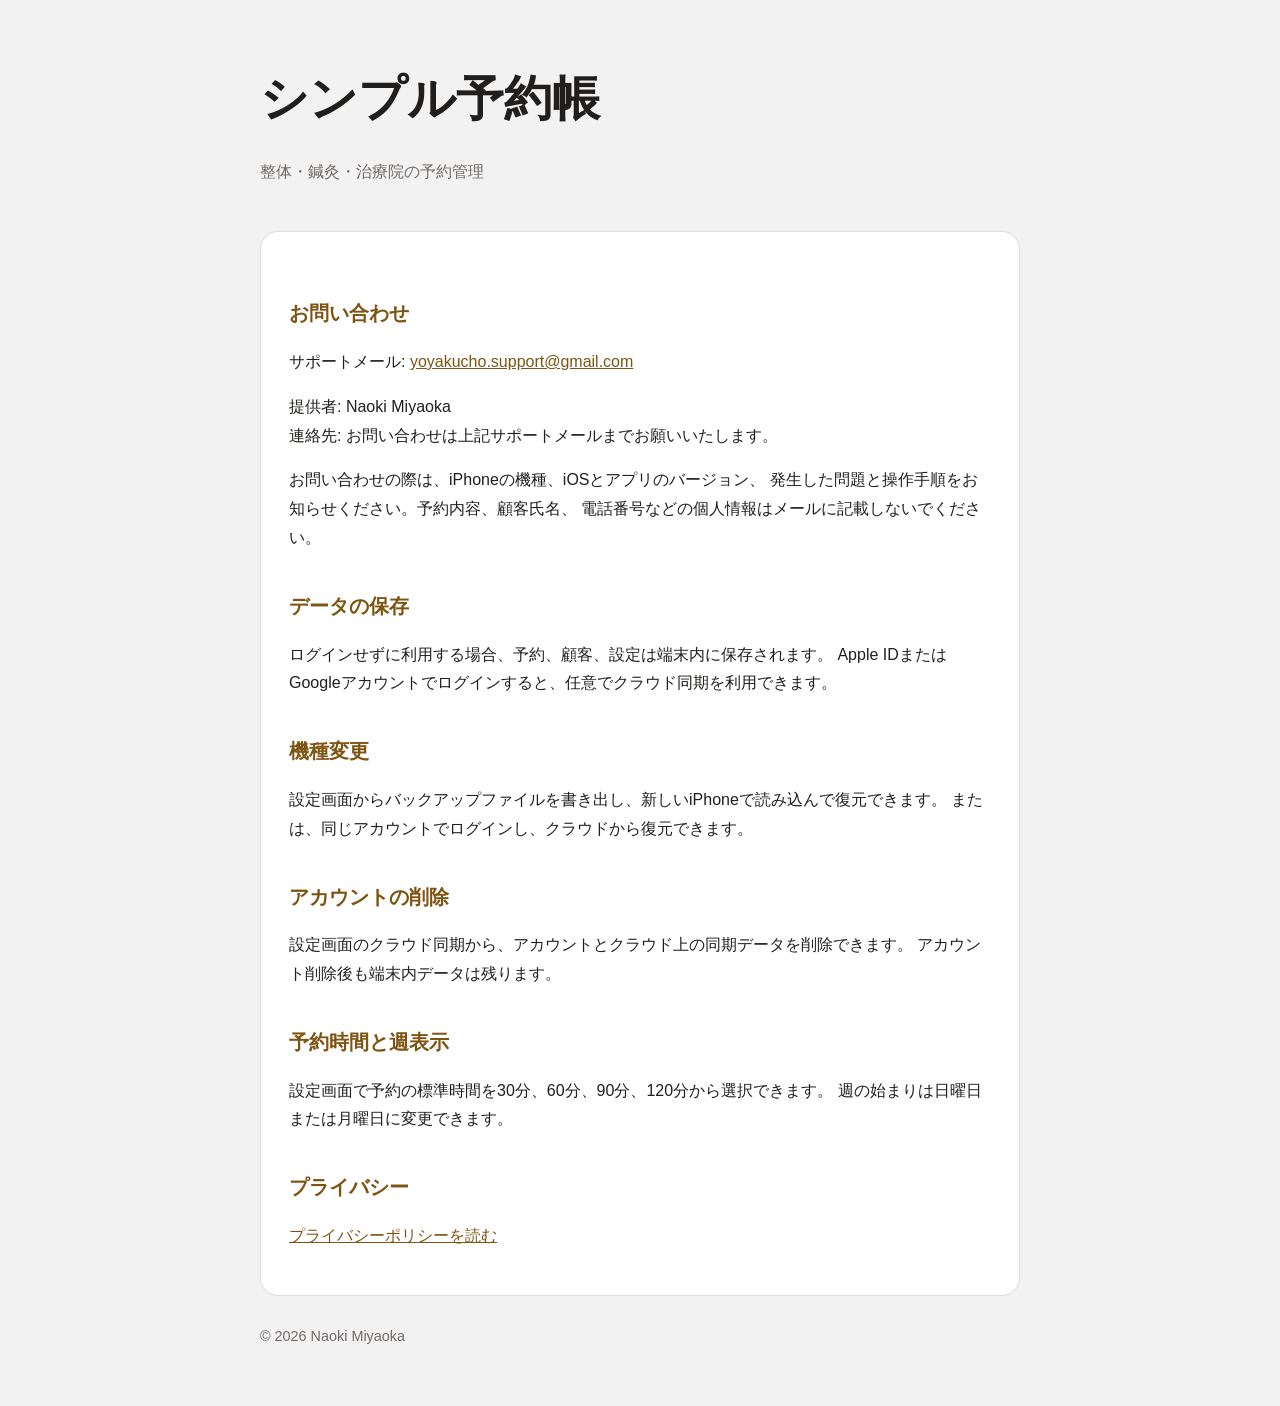
==== index.html @ ba9fa1dd "Publish support and privacy policy" ====
<!doctype html>
<html lang="ja">
<head>
  <meta charset="utf-8">
  <meta name="viewport" content="width=device-width, initial-scale=1">
  <meta name="description" content="シンプル予約帳のサポートページ">
  <title>シンプル予約帳 サポート</title>
  <link rel="stylesheet" href="styles.css">
</head>
<body>
  <header>
    <h1>シンプル予約帳</h1>
    <p class="subtitle">整体・鍼灸・治療院の予約管理</p>
  </header>
  <main class="card">
    <h2>お問い合わせ</h2>
    <p>
      サポートメール:
      <a href="mailto:yoyakucho.support@gmail.com">yoyakucho.support@gmail.com</a>
    </p>
    <p>
      提供者: Naoki Miyaoka<br>
      連絡先: お問い合わせは上記サポートメールまでお願いいたします。
    </p>
    <p>
      お問い合わせの際は、iPhoneの機種、iOSとアプリのバージョン、
      発生した問題と操作手順をお知らせください。予約内容、顧客氏名、
      電話番号などの個人情報はメールに記載しないでください。
    </p>

    <h2>データの保存</h2>
    <p>
      ログインせずに利用する場合、予約、顧客、設定は端末内に保存されます。
      Apple IDまたはGoogleアカウントでログインすると、任意でクラウド同期を利用できます。
    </p>

    <h2>機種変更</h2>
    <p>
      設定画面からバックアップファイルを書き出し、新しいiPhoneで読み込んで復元できます。
      または、同じアカウントでログインし、クラウドから復元できます。
    </p>

    <h2>アカウントの削除</h2>
    <p>
      設定画面のクラウド同期から、アカウントとクラウド上の同期データを削除できます。
      アカウント削除後も端末内データは残ります。
    </p>

    <h2>予約時間と週表示</h2>
    <p>
      設定画面で予約の標準時間を30分、60分、90分、120分から選択できます。
      週の始まりは日曜日または月曜日に変更できます。
    </p>

    <h2>プライバシー</h2>
    <p><a href="privacy.html">プライバシーポリシーを読む</a></p>
  </main>
  <footer>© 2026 Naoki Miyaoka</footer>
</body>
</html>
---- styles.css ----
:root {
  color-scheme: light;
  --background: #f3f2f2;
  --surface: #ffffff;
  --text: #201f1d;
  --muted: #6f6b68;
  --accent: #7d5411;
  --line: rgba(32, 31, 29, 0.14);
}

* {
  box-sizing: border-box;
}

body {
  margin: 0;
  background: var(--background);
  color: var(--text);
  font-family: -apple-system, BlinkMacSystemFont, "Hiragino Sans", "Yu Gothic", sans-serif;
  line-height: 1.8;
}

header,
main,
footer {
  width: min(760px, calc(100% - 40px));
  margin-inline: auto;
}

header {
  padding: 56px 0 28px;
}

h1,
h2 {
  font-family: "Hiragino Mincho ProN", "Yu Mincho", serif;
}

h1 {
  margin: 0;
  font-size: clamp(2rem, 8vw, 3rem);
}

h2 {
  margin-top: 2.2rem;
  color: var(--accent);
  font-size: 1.25rem;
}

.subtitle,
footer {
  color: var(--muted);
}

.card {
  padding: 28px;
  background: var(--surface);
  border: 1px solid var(--line);
  border-radius: 18px;
}

a {
  color: var(--accent);
}

footer {
  padding: 28px 0 56px;
  font-size: 0.9rem;
}
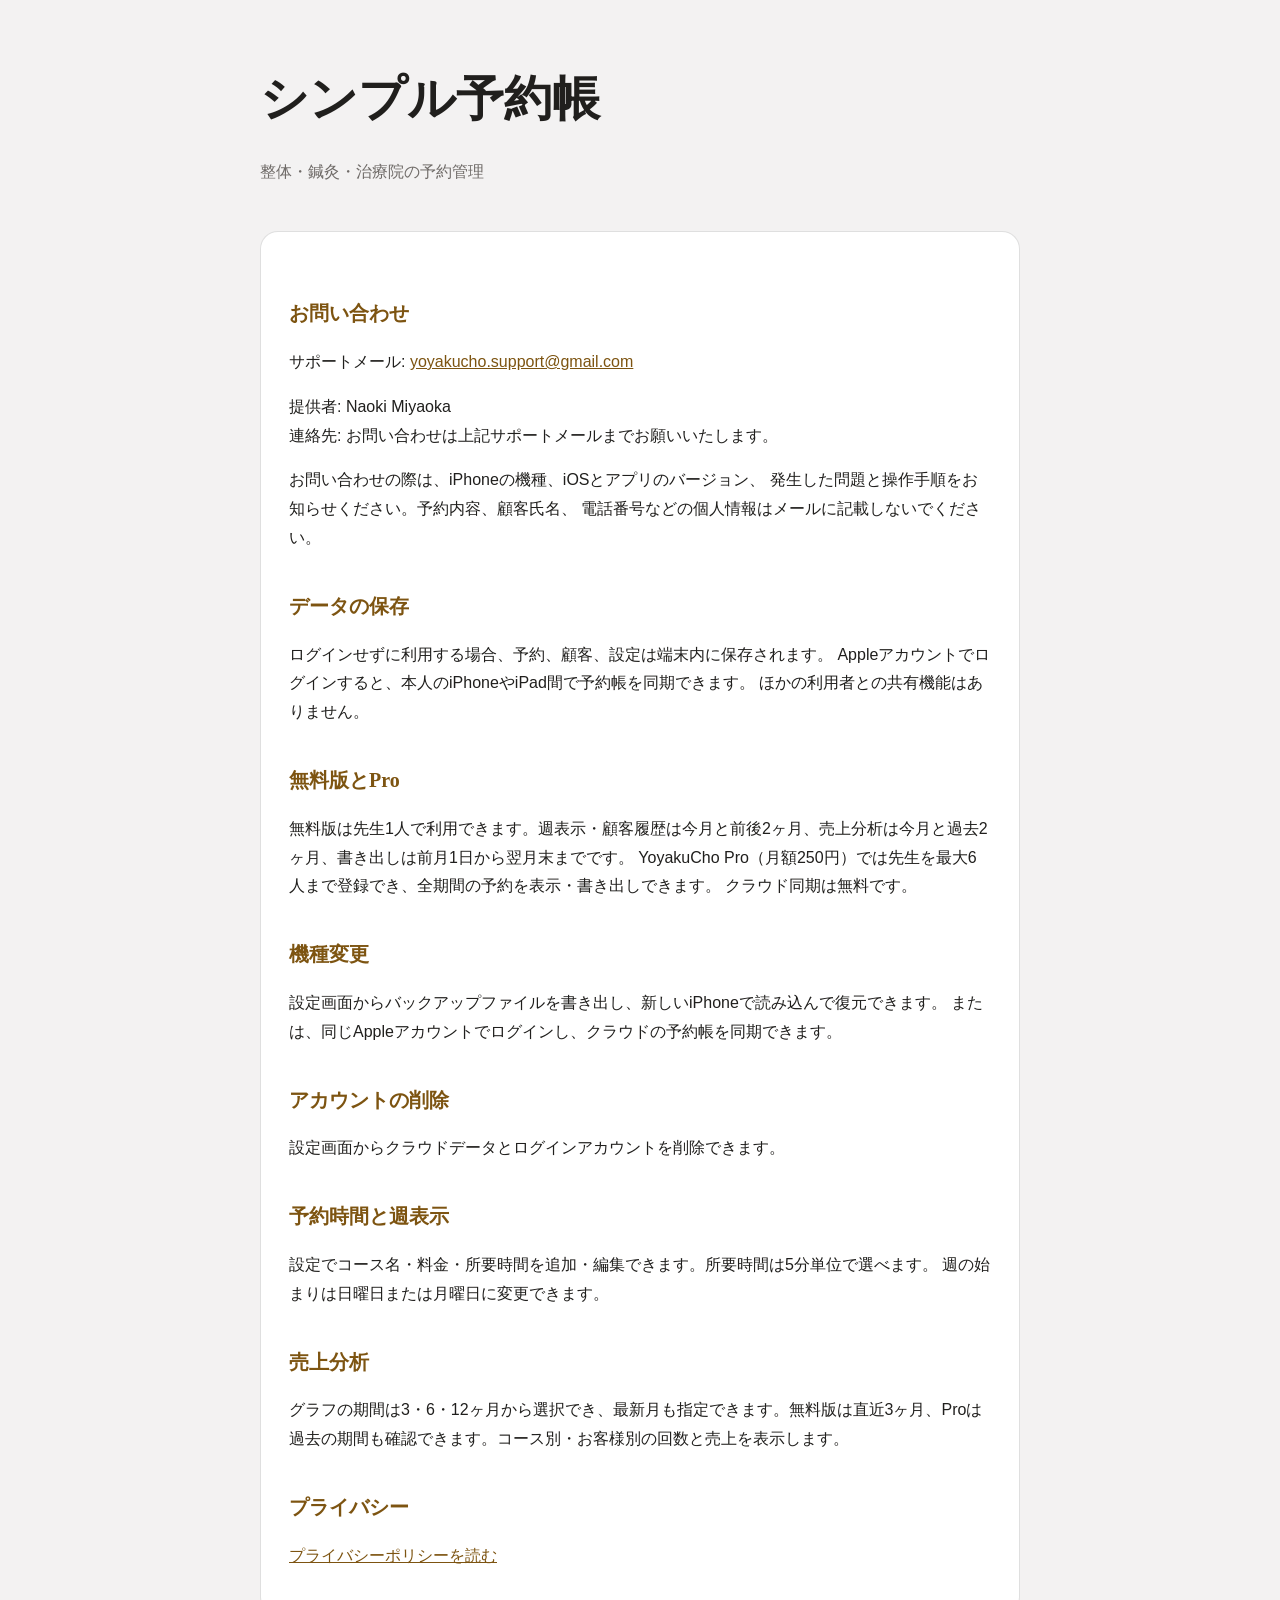
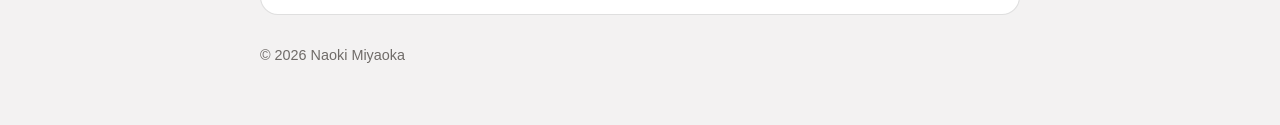
==== commit 4da2312a: "Update support for current features and monthly 250 yen plan" ====
--- a/index.html
+++ b/index.html
@@ -31,26 +31,36 @@
     <h2>データの保存</h2>
     <p>
       ログインせずに利用する場合、予約、顧客、設定は端末内に保存されます。
-      Apple IDまたはGoogleアカウントでログインすると、任意でクラウド同期を利用できます。
+      Appleアカウントでログインすると、本人のiPhoneやiPad間で予約帳を同期できます。
+      ほかの利用者との共有機能はありません。
+    </p>
+
+    <h2>無料版とPro</h2>
+    <p>
+      無料版は先生1人で利用できます。週表示・顧客履歴は今月と前後2ヶ月、売上分析は今月と過去2ヶ月、書き出しは前月1日から翌月末までです。
+      YoyakuCho Pro（月額250円）では先生を最大6人まで登録でき、全期間の予約を表示・書き出しできます。
+      クラウド同期は無料です。
     </p>
 
     <h2>機種変更</h2>
     <p>
       設定画面からバックアップファイルを書き出し、新しいiPhoneで読み込んで復元できます。
-      または、同じアカウントでログインし、クラウドから復元できます。
+      または、同じAppleアカウントでログインし、クラウドの予約帳を同期できます。
     </p>
 
     <h2>アカウントの削除</h2>
     <p>
-      設定画面のクラウド同期から、アカウントとクラウド上の同期データを削除できます。
-      アカウント削除後も端末内データは残ります。
+      設定画面からクラウドデータとログインアカウントを削除できます。
     </p>
 
     <h2>予約時間と週表示</h2>
     <p>
-      設定画面で予約の標準時間を30分、60分、90分、120分から選択できます。
+      設定でコース名・料金・所要時間を追加・編集できます。所要時間は5分単位で選べます。
       週の始まりは日曜日または月曜日に変更できます。
     </p>
+
+    <h2>売上分析</h2>
+    <p>グラフの期間は3・6・12ヶ月から選択でき、最新月も指定できます。無料版は直近3ヶ月、Proは過去の期間も確認できます。コース別・お客様別の回数と売上を表示します。</p>
 
     <h2>プライバシー</h2>
     <p><a href="privacy.html">プライバシーポリシーを読む</a></p>
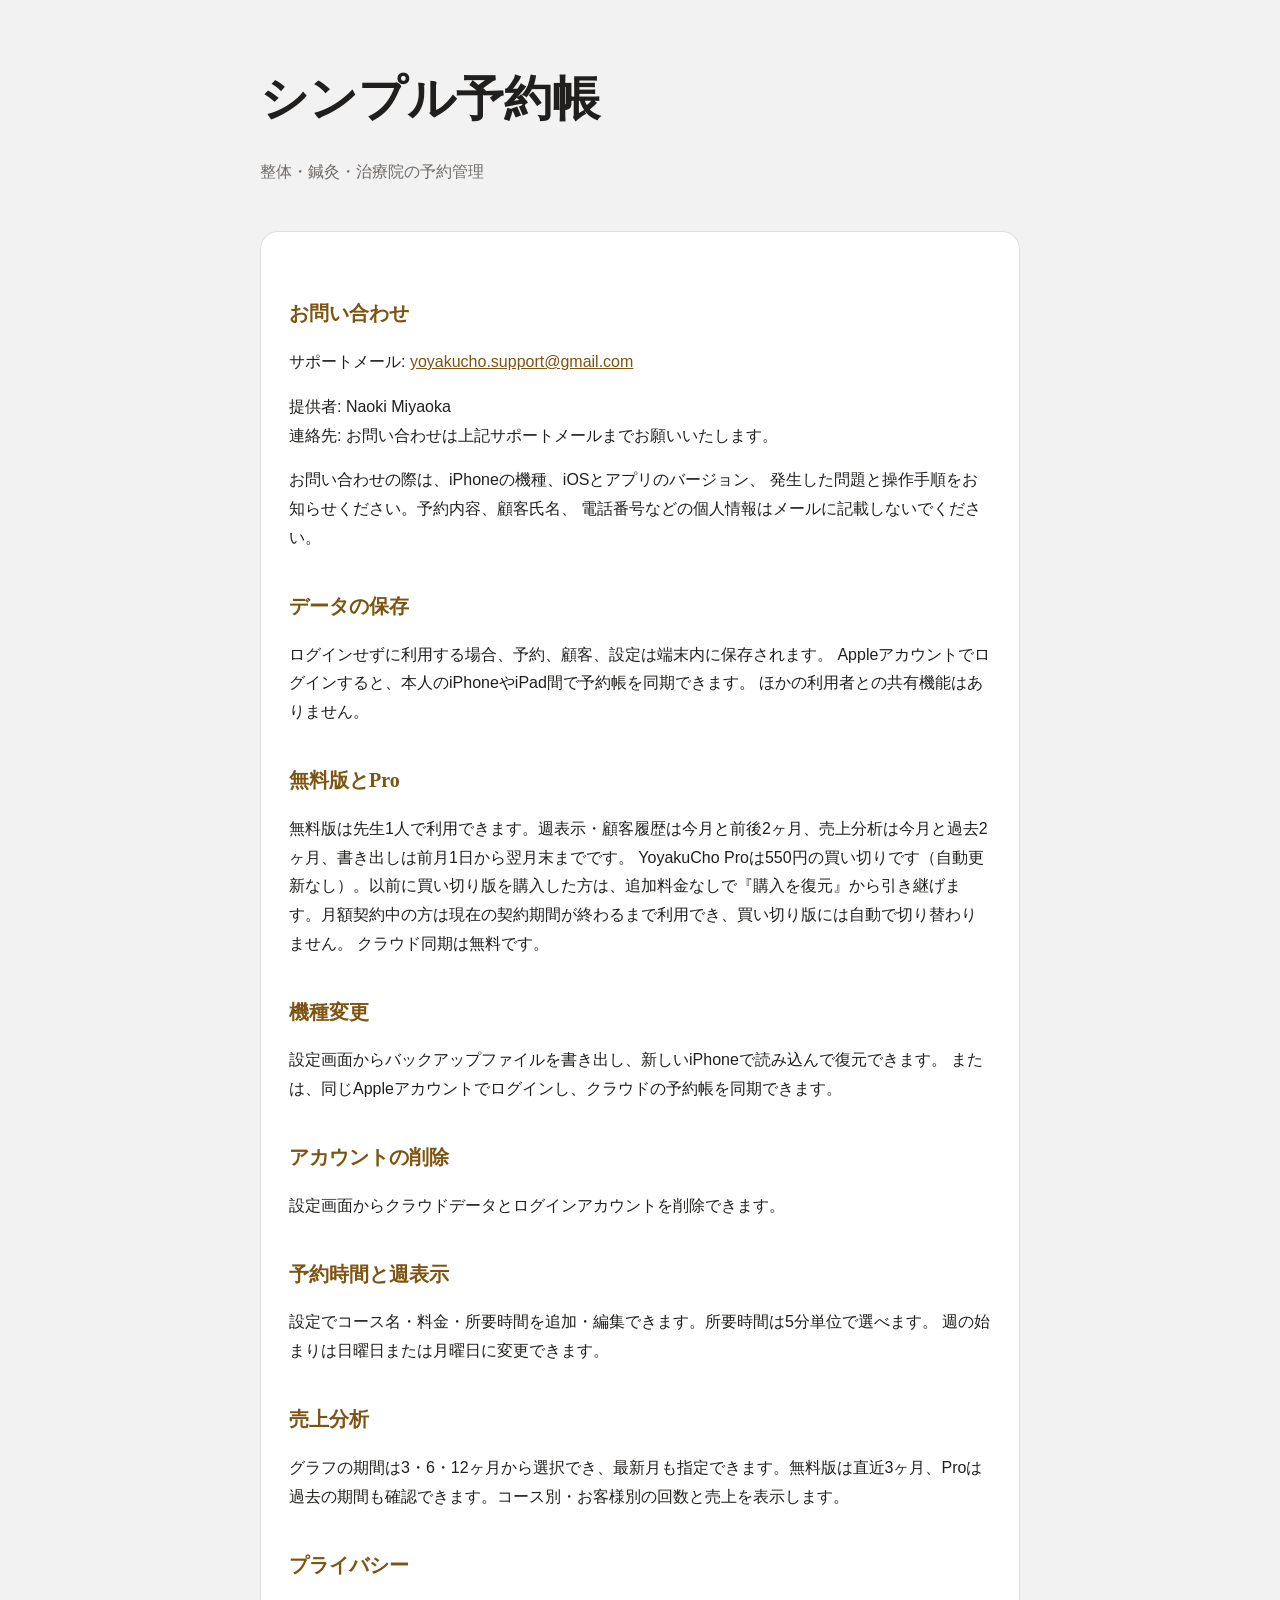
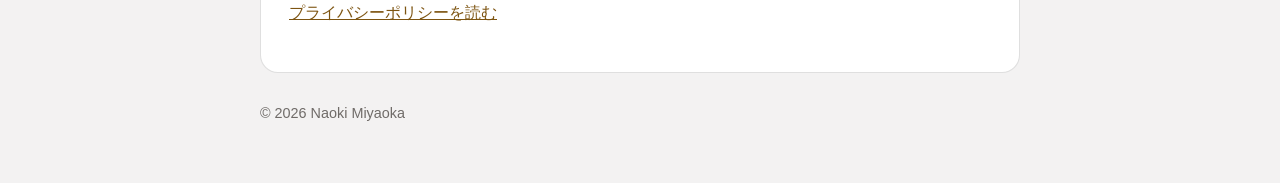
==== commit 66290e4d: "Update Pro pricing to JPY 550 lifetime purchase" ====
--- a/index.html
+++ b/index.html
@@ -38,7 +38,7 @@
     <h2>無料版とPro</h2>
     <p>
       無料版は先生1人で利用できます。週表示・顧客履歴は今月と前後2ヶ月、売上分析は今月と過去2ヶ月、書き出しは前月1日から翌月末までです。
-      YoyakuCho Pro（月額250円）では先生を最大6人まで登録でき、全期間の予約を表示・書き出しできます。
+      YoyakuCho Proは550円の買い切りです（自動更新なし）。以前に買い切り版を購入した方は、追加料金なしで『購入を復元』から引き継げます。月額契約中の方は現在の契約期間が終わるまで利用でき、買い切り版には自動で切り替わりません。
       クラウド同期は無料です。
     </p>
 
